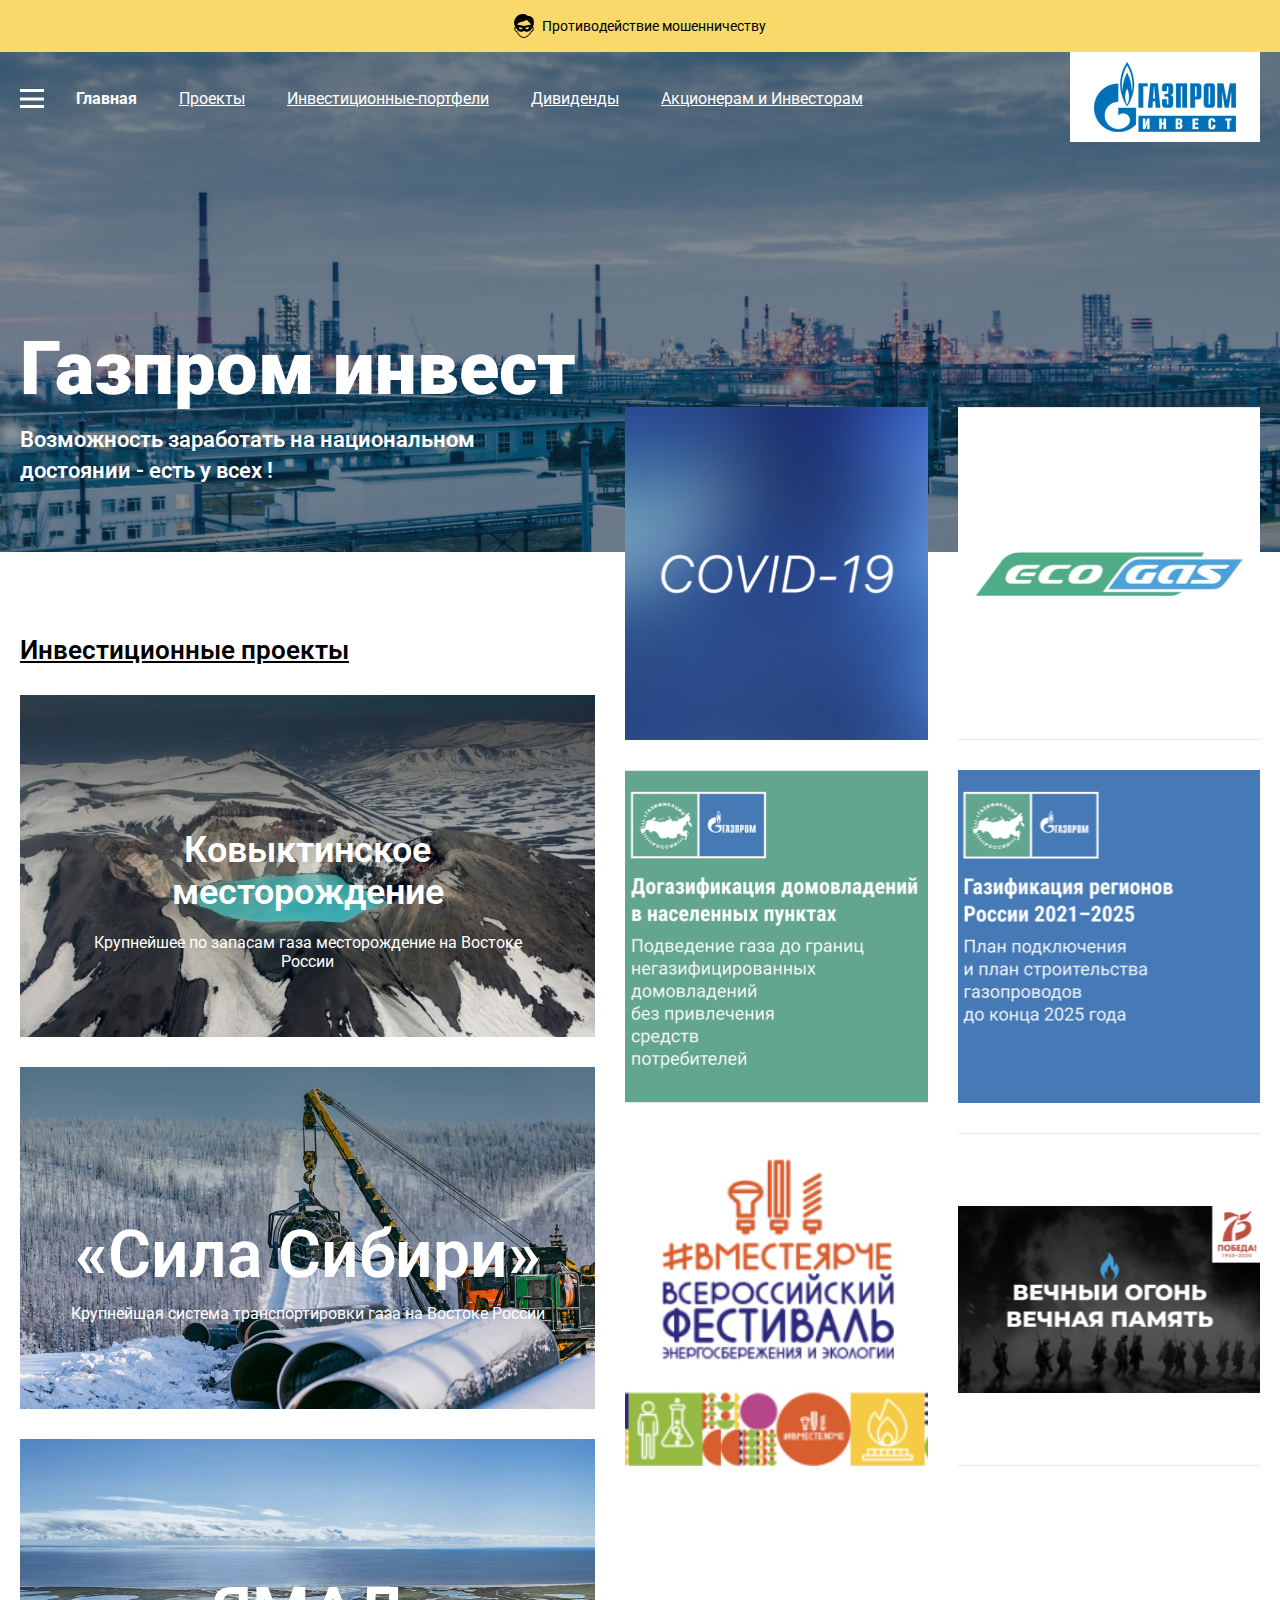
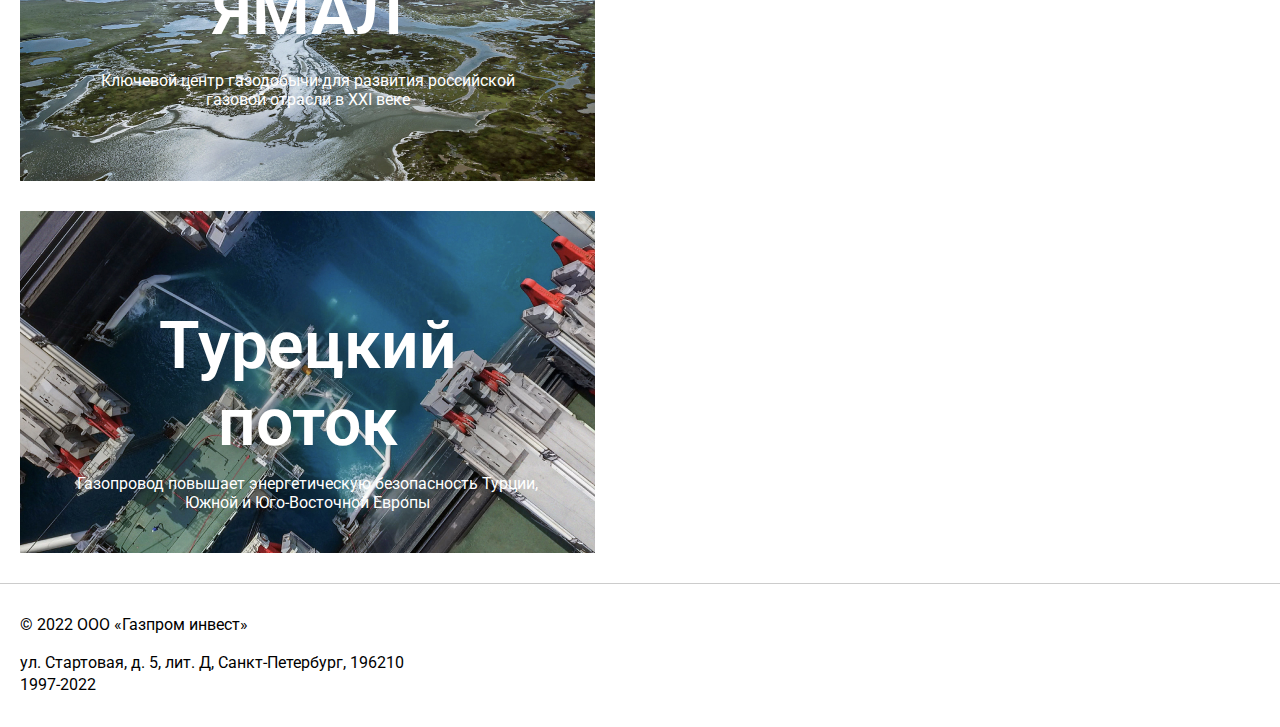
==== index.html @ cee7cc24 "Desktop version" ====
<!doctype html>
<html lang="ru">
<head>
    <meta charset="UTF-8">

    <meta name="viewport"
          content="width=device-width, user-scalable=no, initial-scale=1.0, maximum-scale=1.0, minimum-scale=1.0">
    <meta http-equiv="X-UA-Compatible" content="ie=edge">
    <title>Main</title>

    <link rel="preconnect" href="https://fonts.googleapis.com">
    <link rel="preconnect" href="https://fonts.gstatic.com" crossorigin>
    <link href="https://fonts.googleapis.com/css2?family=Roboto:wght@400;500;700;900&display=swap" rel="stylesheet">

    <link href="css/bootstrap.min.css" rel="stylesheet">
    <link rel="stylesheet" href="css/style.css">
<!--    <link rel="stylesheet" href="css/media.css">-->
</head>

<body>

<div class="warning-message">
    <img src="img/icon/warning-face.svg" alt="" class="warning__img">
    <a href="fraud-warning.html" class="warning__link">Противодействие мошенничеству</a>
</div>

<header class="header header__main">
    <div class="header__wrapper">
        <div class="container header__container ">
            <div class="header__menu">
                <div class="menu__icon">
                    <span></span>
                </div>
                <nav class="menu__body">
                    <ul class="menu__list">
                        <li class="menu__item">
                            <a href="index.html" class="menu__link menu__link--active">Главная</a>
                        </li>
                        <li class="menu__item">
                            <a href="projects.html" class="menu__link">Проекты</a>
                        </li>
                        <li class="menu__item">
                            <a href="cases.html" class="menu__link">Инвестиционные-портфели</a>
                        </li>
                        <li class="menu__item">
                            <a href="dividends.html" class="menu__link">Дивиденды</a>
                        </li>
                        <li class="menu__item">
                            <a href="about-us.html" class="menu__link">Акционерам и Инвесторам</a>
                        </li>
                    </ul>
                </nav>
                <nav class="menu__body-extended">
                    <div class="menu__wrapper">

                        <div class="menu__search">
                            <a href="#" class="menu__search-btn"><img src="img/icon/search.svg" alt=""></a>
                            <input type="text" class="menu__search-text" placeholder="Что ищем?">
                        </div>
                        <div class="menu__buttons">
                            <a href="login.html" class="menu__btn menu__btn-login">Войти</a>
                            <a href="registration.html" class="menu__btn menu__btn-registration">Регистрация</a>
                        </div>
                    </div>
                    <ul class="menu__list">
                        <li class="menu__item">
                            <a href="index.html" class="menu__link">Главная</a>
                            <ul class="menu__sub-list">
                                <li class="menu__sub-item">
                                    <a href="#news" class="menu__sub-link">Новости</a>
                                </li>
                                <li class="menu__sub-item">
                                    <a href="#contacts" class="menu__sub-link">Контакты</a>
                                </li>
                            </ul>
                        </li>
                        <li class="menu__item">
                            <a href="projects.html" class="menu__link">Проекты</a>
                            <ul class="menu__sub-list">
                                <li class="menu__sub-item">
                                    <a href="projects.html#project1" class="menu__sub-link">Турецкий поток</a>
                                </li>
                                <li class="menu__sub-item">
                                    <a href="projects.html#project2" class="menu__sub-link">Северный поток - 2</a>
                                </li>
                                <li class="menu__sub-item">
                                    <a href="projects.html#project3" class="menu__sub-link">Ковыктинское месторождение</a>
                                </li>
                                <li class="menu__sub-item">
                                    <a href="projects.html#project4" class="menu__sub-link">Мегапроект ЯМАЛ</a>
                                </li>
                                <li class="menu__sub-item">
                                    <a href="projects.html#project5" class="menu__sub-link">Сила Сибири</a>
                                </li>
                                <li class="menu__sub-item">
                                    <a href="projects.html#project6" class="menu__sub-link">Заполярное месторождение</a>
                                </li>
                                <li class="menu__sub-item">
                                    <a href="projects.html#project7" class="menu__sub-link">Сахалин — Хабаровск — Владивосток</a>
                                </li>
                                <li class="menu__sub-item">
                                    <a href="projects.html#project8" class="menu__sub-link">Камчатка</a>
                                </li>
                            </ul>
                        </li>
                        <li class="menu__item">
                            <a href="dividends.html" class="menu__link">Дивиденды</a>
                            <ul class="menu__sub-list">
                                <li class="menu__sub-item">
                                    <a href="dividends.html#dividend-policy" class="menu__sub-link">Политика ПАО «Газпром»</a>
                                </li>
                                <li class="menu__sub-item">
                                    <a href="dividends.html#dividend-history" class="menu__sub-link">История дивидендных выплат</a>
                                </li>
                            </ul>
                        </li>
                        <li class="menu__item">
                            <a href="about-us.html" class="menu__link">Акционерам и Инвесторам</a>
                            <ul class="menu__sub-list">
                                <li class="menu__sub-item">
                                    <a href="about-us.html#about-stocks" class="menu__sub-link">Сведения об акциях</a>
                                </li>
                                <li class="menu__sub-item">
                                    <a href="about-us.html#about-history" class="menu__sub-link">История акционерного капитала</a>
                                </li>
                            </ul>
                        </li>
                    </ul>
                </nav>
            </div>
            <a href="index.html" class="header__logo"><img src="img/logo.png" alt="logo"></a>
        </div>
    </div>
</header>

<main class="main-page">
    <div class="container">
        <div class="wrapper">
            <div class="wrapper-project">
                <div class="main-page__project main-page__project--1">
                    <h1 class="main-page__project--1-title">Газпром инвест</h1>
                    <h6 class="main-page__project--1-subtitle">Возможность заработать на национальном достоянии - есть у всех !</h6>
                    <p class="main-page__project--1-text">Инвестиционные проекты</p>
                </div>
                <div class="main-page__project" style="background-image: url(img/project-1.jpg);">
                    <h2 class="title" id="main-page__project--2-title">Ковыктинское месторождение</h2>
                    <p class="text">Крупнейшее по запасам газа месторождение на Востоке России</p>
                </div>
                <div class="main-page__project" style="background-image: url(img/project-2.jpg);">
                    <h2 class="title main-page__project--3-title">«Сила Сибири»</h2>
                    <p class="text">Крупнейшая система транспортировки газа на Востоке России</p>
                </div>
                <div class="main-page__project" style="background-image: url(img/project-3.jpg);">
                    <h2 class="title main-page__project--4-title">ЯМАЛ</h2>
                    <p class="text">Ключевой центр газодобычи для развития российской газовой отрасли в XXI веке</p>
                </div>
                <div class="main-page__project" style="background-image: url(img/project-4.jpg);">
                    <h2 class="title main-page__project--5-title">Турецкий поток</h2>
                    <p class="text">Газопровод повышает энергетическую безопасность Турции, Южной и Юго-Восточной Европы</p>
                </div>
            </div>
            <div class="wrapper-banner">
                <div class="wrapper-inner" id="news">
                    <div class="main-page__banner" style="background-image: url(img/banner-1.jpg);"></div>
                    <div class="main-page__banner" style="background-image: url(img/banner-2.jpg);"></div>
                    <div class="main-page__banner" style="background-image: url(img/banner-3.jpg);"></div>
                    <div class="main-page__banner" style="background-image: url(img/banner-4.jpg);"></div>
                    <div class="main-page__banner" style="background-image: url(img/banner-5.jpg);"></div>
                    <div class="main-page__banner" style="background-image: url(img/banner-6.jpg);"></div>
                </div>
            </div>
        </div>
   </div>
</main>

<footer class="footer" id="contacts">
    <hr class="footer__line">
    <div class="container">
        <div class="footer__wrapper">
            <p class="footer__text">© 2022 ООО «Газпром инвест»</p>
            <p class="footer__text">ул. Стартовая, д. 5, лит. Д, Санкт-Петербург, 196210 1997-2022</p>
        </div>
    </div>
</footer>

<script src="js/main.js"></script>

</body>
</html>
---- css/style.css ----
/*Resetting default styles from "0 to 1"*/
html, body, div, span, object, iframe,
h1, h2, h3, h4, h5, h6, p, blockquote, pre,
abbr, address, cite, code,
del, dfn, em, img, ins, kbd, q, samp,
small, strong, sub, sup, var,
b, i,
dl, dt, dd, ol, ul, li,
fieldset, form, label, legend,
table, caption, tbody, tfoot, thead, tr, th, td,
article, aside, canvas, details, figcaption, figure,
footer, header, hgroup, menu, nav, section, summary,
time, mark, audio, video {
	margin:0;
	padding:0;
	border:0;
	outline:0;
	font-size:100%;
	vertical-align:baseline;
	background:transparent;
}
body {
	line-height:1;
}
article,aside,details,figcaption,figure,
footer,header,hgroup,menu,nav,section {
	display:block;
}
nav ul {
	list-style:none;
}
blockquote, q {
	quotes:none;
}
blockquote:before, blockquote:after,
q:before, q:after {
	content:'';
	content:none;
}
a {
	margin:0;
	padding:0;
	font-size:100%;
	vertical-align:baseline;
	background:transparent;
}
/* change colours to suit your needs */
ins {
	background-color:#ff9;
	color:#000;
	text-decoration:none;
}
/* change colours to suit your needs */
mark {
	background-color:#ff9;
	color:#000;
	font-style:italic;
	font-weight:bold;
}
del {
	text-decoration: line-through;
}
abbr[title], dfn[title] {
	border-bottom:1px dotted;
	cursor:help;
}
table {
	border-collapse:collapse;
	border-spacing:0;
}
/* change border colour to suit your needs */
hr {
	display:block;
	height:1px;
	border:0;
	border-top:1px solid #cccccc;
	margin:1em 0;
	padding:0;
}
input, select {
	vertical-align:middle;
}
body {
	font-family: 'Roboto', sans-serif;
	font-style: normal;
	font-weight: 400;
	color: black;
}
.container {
	max-width: 1342px;
	padding: 0 20px;
	margin: 0 auto;
}
a:hover{
	text-decoration: none;
	color: white;
}
/*~~~~~~~~~~~~~~~~~~~~~~~~~~~~~~~~~~~~~~~~~~~~~~~~~*/
.warning-message{
	display: flex;
	justify-content: center;
	align-items: center;
	padding: 14px 0;
	background: #F9D96A;
}
.warning__link{
	font-size: 14px;
	color: black;
	margin-left: 8px;
}
.warning__link:hover{
	font-size: 16px;
	color: black;
	text-decoration: none;
	transition: all .8s;
}
.warning-message._active{
	display: none;
}
/*~~~~~~~~~~~~~~~~~~~~~~~~~~~~~~~~~~~~~~~~~~~~~~~~~*/
body._lock{
	overflow: hidden;
}
/*for menu*/
.header{
}
.header__main{
	background: url("../img/header-main-bg.jpg") no-repeat center / cover;
	min-height: 500px;
}
.header__projects{
	background: url("../img/header-projects-bg.jpg") no-repeat center / cover;
	min-height: 552px;
}
.header__investments{
	background: url("../img/header-investments-bg.jpg") no-repeat center / cover;
	min-height: 552px;
}

.header__wrapper {
	overflow: auto;
}
.header__container {
	display: flex;
	align-items: center;
	justify-content: space-between;
}
.header__menu{
	display: flex;
	align-items: center;
	width: 100%;
}
.menu__body {
}
.menu__list{
	display: flex;
	align-items: center;
}
.menu__item {
	margin-right: 42px;
}
.menu__item:last-child{
	margin-right: 0;
}
/*~~~~~~~~~~~~~~~~~~~~~~~~~~~~~~~~~~~~~~~~~~~~~~~~~*/
/*for icon*/
.menu__icon {
	display: block;
	position: relative;
	width: 24px;
	height: 19px;
	cursor: pointer;
	margin-right: 32px;
}
.menu__icon span,
.menu__icon::before,
.menu__icon::after {
	position: absolute;
	left: 0;
	width: 24px;
	height: 3px;
	background: #fff;
	transition: all 0.3s ease 0s;
}
.menu__icon::before,
.menu__icon::after {
	content: "";
}
.menu__icon::before {
	top: 0;
}
.menu__icon::after {
	bottom: 0;
}

.menu__icon span {
	top: 50%;
	transform: scale(1) translate(0px, -50%);
}
.menu__icon._active span {
	transform: scale(0) translate(0px, -50%);
}
.menu__icon._active::before {
	top: 50%;
	transform: rotate(-45deg) translate(0px, -50%);
}
.menu__icon._active::after {
	bottom: 50%;
	transform: rotate(45deg) translate(0px, 50%);
}
/*~~~~~~~~~~~~~~~~~~~~~~~~~~~~~~~~~~~~~~~~~~~~~~~~~*/
/*Стили для развёрнутого меню*/
.header._active{
	background: #1B4A9F;
	position: relative;          /*/!/*/
	display: flex;         /*от Адика для фиксации и пролистывания меню*/
}
.header__wrapper._active  {   /*от Адика для фиксации и пролистывания меню*/
	background: #1B4A9F;
	position: fixed;
	top: 0;
	left: 0;
	width: 100%;
	height: 100%;
}
.header._active .header__menu{
	display: block;
	padding: 21px 0;
}
.menu__body._active,
.header__logo._active{
	display: none;
}
.menu__body-extended{
	display: none;
	width: 100%;
	/*min-height: 100vh;*/
	padding: 20px 0;
	transition: left .8s ease 0s;
}
.menu__body._active + .menu__body-extended{
	display: block;
}
.menu__wrapper{
	display: flex;
	justify-content: space-between;
	margin-bottom: 60px;
}
.menu__body-extended .menu__list{
	align-items: start;
}

/*Стили для формы поиска*/
.menu__search{
	display: flex;
	align-items: center;
	color: transparent;
	width: 750px;
	border-bottom: 1px solid white;
}
.menu__search-text{
	margin-left: 15px;
	border: none;
	outline: none;
	background: none;
	padding: 0;
	color: #6081BC;
	font-size: 30px;
	line-height: 35px;
	margin-bottom: 8px;
}
.menu__search-text::placeholder {
	color: #6081BC;
	font-size: 30px;
}
/*Стили для кнопок меню*/
.menu__buttons{
	display: flex;
	align-items: end;
	margin-bottom: -25px;
}
.menu__btn{
	display: inline-block;
	width: 152px;
	border-radius: 40px;
	color: #fff;
	font-size: 18px;
	font-weight: 500;
	padding: 12px 0;
	text-align: center;
	transition: .4s linear;
}
.menu__btn-login{
	background: #4EA2C6;
}
.menu__btn-registration{
	border: 1px solid #fff;
	margin-left: 30px;
}
.menu__btn-login:hover{
	background: #fff;
	color: #4EA2C6;
}
.menu__btn-registration:hover{
	background: #4EA2C6;
	border: none;
}
/*Стили для ссылок развёрнутого меню*/
.menu__body-extended .menu__list{
	display: grid;
	grid-template-columns: repeat(4, 1fr);
}
.menu__body-extended .menu__link{
	display: inline-block;
	font-weight: 600;
	margin-bottom: 20px;
}
.menu__body-extended .menu__sub-link{
	display: inline-block;
	font-size: 14px;
	color: white;
	text-decoration: underline;
	margin-bottom: 20px;
}
.menu__body-extended .menu__sub-link:hover{
	color: #cecece;
}

/*Ссылки меню*/
.menu__link{
	font-size: 16px;
	color: white;
	text-decoration: underline;
}
.menu__link:hover{
	color: #cecece;
}
.menu__link--active{
	font-weight: 700;
	text-decoration: none;
}
/*КАК ПРАВИЛЬНО ЭТО ДЕЛАЕТСЯ ЧЕРЕЗ JS ?*/
/*/ Изменения цвета ссылок для светлых страниц с белым фоном /*/
.menu__icon--light span,
.menu__icon--light::before,
.menu__icon--light::after {
	background: #0070B8 !important;
}
.menu__link--light{
	color: #0070B8;
}
.menu__link--light:hover{
	color: #044772;
	text-decoration: underline;
}
.menu__link--activelight{
	color: #383737;
	text-decoration: none;
}

/*~~~~~~~~~~~~~~~~~~~~~~~~~~~~~~~~~~~~~~~~~~~~~~~~~*/
/*for main part*/
.main-page{
	/*background: #E5E5E5;*/
}
.wrapper{
	display: grid;
	grid-template-columns: 575px auto;
	grid-gap: 30px;
}
.wrapper-project{
	margin-top: -229px;
}
.wrapper-banner{
	margin-top: -145px;
}
.wrapper-inner{
	display: grid;
	grid-template-columns: repeat(2, 1fr);
	grid-gap: 30px;
}
.main-page__project{
	min-height: 342px;
	width: 100%;
	background-repeat: no-repeat;
	background-size: cover;
	background-position: center;
	margin-bottom: 30px;
	color: white;
	text-align: center;
}
.main-page__banner{
	min-height: 333px;
	width: 100%;
	background-repeat: no-repeat;
	background-size: cover;
	background-position: center;
}
.main-page__project--1{
	display: flex;
	flex-direction: column;
	justify-content: space-between;
	text-align: left;
}
.main-page__project--1-title{
	font-size: 74px;
	font-weight: 900;
	line-height: 91px;
	margin-bottom: 10px;
}
.main-page__project--1-subtitle{
	font-size: 22px;
	font-weight: 600;
	line-height: 31px;
	max-width: 515px;
	margin-bottom: auto;             /* REMEMBER! когда align-self не срабатывает*/
}
.main-page__project--1-text{
	font-size: 26px;
	font-weight: 600;
	line-height: 30px;
	color: black;
	text-decoration: underline;
}
.main-page__project .title{
	font-size: 66px;
	font-weight: 600;
	line-height: 77px;
	margin: 0 auto;
}
.main-page__project .text{
	font-size: 16px;
	font-weight: 400;
	line-height: 19px;
	max-width: 477px;
	margin: 0 auto;
}
#main-page__project--2-title{
	font-size: 36px;
	line-height: 42px;
	padding-top: 134px;
	margin-bottom: 20px;
	max-width: 389px;
}

.main-page__project--3-title{
	padding-top: 149px;
	padding-bottom: 11px;
}
.main-page__project--4-title{
	padding-top: 134px;
	padding-bottom: 21px;
}
.main-page__project--5-title{
	padding-top: 96px;
	padding-bottom: 13px;
	max-width: 400px;
}
/*~~~~~~~~~~~~~~~~~~~~~~~~~~~~~~~~~~~~~~~~~~~~~~~~~*/
/*warning-page*/
.warning{
	/*background: #E5E5E5;*/
}
.warning__title{
	margin-top: 27px;
	font-size: 49px;
	line-height: 57px;
	margin-bottom: 30px;
}
.warning__span{
	display: inline-block;
	color: #0070B8;
	font-size: 18px;
	line-height: 21px;
	margin-bottom: 20px;
}
.warning__text{
	font-size: 16px;
	line-height: 26px;
	margin-bottom: 25px;
	max-width: 940px;
}
.warning__text:last-child{
	margin-bottom: 74px;
}
/*~~~~~~~~~~~~~~~~~~~~~~~~~~~~~~~~~~~~~~~~~~~~~~~~~*/
/*for dividends-page*/
.dividends__title{
	margin-top: 27px;
	font-size: 49px;
	line-height: 57px;
	margin-bottom: 40px;
}
.dividends__text{
	font-size: 16px;
	line-height: 26px;
	margin-bottom: 25px;
	max-width: 940px;
}
.dividends__text:last-child{
	margin-bottom: 60px;
}

/*Стили для всех таблиц*/
.table{
	table-layout: fixed;
	max-width: 940px;
}
.table,
.table td{
	border: none;
}
.table th{
	border-bottom: 1px solid #D3D3D3 !important;    /* why bootstrap has the most important style here? */
	border-top: none !important;
}
.table tbody tr:hover{
	background: #F8FBFF;
}
.table td:last-child,
.table th:last-child{
	text-align: right;
}
/*Стили для отдельных таблиц*/
.dividends__table{
	margin-bottom: 60px;
}
.about__table-stocks{
	margin-bottom: 40px;
}
.about__table-exchanges{
	margin-bottom: 60px;
}
/*~~~~~~~~~~~~~~~~~~~~~~~~~~~~~~~~~~~~~~~~~~~~~~~~~*/
/*for about-us page*/
.about-us{
	margin-top: 27px;
}
.about__title{
	font-size: 49px;
	line-height: 57px;
	margin-bottom: 20px;
}
.about__text-italic{
	margin: 20px 0 40px;
	font-size: 19px;
	font-style: italic;
	line-height: 30px;
	max-width: 940px;
}
.about__text-bold{
	font-size: 18px;
	font-weight: 500;
	line-height: 29px;
	margin-bottom: 20px;
}
.about__text{
	font-size: 18px;
	font-weight: 400;
	line-height: 29px;
	max-width: 940px;
	margin-bottom: 25px;
}
.about__title--margin{
	margin-top: 50px;
}
.about__graph{
	margin-bottom: 60px;
}
/*~~~~~~~~~~~~~~~~~~~~~~~~~~~~~~~~~~~~~~~~~~~~~~~~~*/
/*for footer*/
.footer{
	/*background: #E5E5E5;*/
}
.footer__line{
	color: #BEBEBE;
	width: 100%;
	height: 0;
	margin-top: 0;
	margin-bottom: 30px;
}
.footer__wrapper{
	max-width: 400px;
	padding-bottom: 15px;
}
.footer__text{
	font-size: 16px;
	line-height: 22px;
	margin-bottom: 16px;
}
/*~~~~~~~~~~~~~~~~~~~~~~~~~~~~~~~~~~~~~~~~~~~~~~~~~*/
.projects__title{
	margin-top: -161px;
	font-size: 78px;
	font-weight: 900;
	line-height: 91px;
	margin-bottom: 100px;
	color: #fff;
}
.projects__wrapper{
	display: grid;
	grid-template-columns: repeat(3, 1fr);
	margin-bottom: 44px;
}

.project-header{
	grid-column-start: 1;
	grid-column-end: 4;
	min-height: 442px;
	max-width: 1302px;
	background: #1b1e21;
	margin: auto;
	overflow: hidden;
}
.block-header {
	display: flex;
	width: 100%;
	height: 442px;
	transition: all 0.3s ease 0s;
}
.block__item-header {
	flex: 0 0 100%;
	border-radius: 1px;
	padding: 20px;
	color: #fff;
}
@media (min-width: 1342px) {
	.block__item-header {
		flex: 0 0 1302px;
	}
}

.project-item {
	min-height: 350px;
	max-width: 434px;
	margin: auto;
	overflow: hidden;
}
.block {
	display: flex;
	width: 100%;
	height: 350px;
	transition: all 0.3s ease 0s;
}
.block__item {
	flex: 0 0 100%;
	border-radius: 1px;
	padding: 20px;
	color: #fff;
}
@media (min-width: 1342px) {
	.block__item{
		flex: 0 0 434px;
	}
}

.block:hover,
.block-header:hover {
	transition: all 0.3s ease 0s;
	transform: translateX(-100%);
}
/*Отдельно стилизуем переднюю и заднюю часть блока*/
.front {
	background-repeat: no-repeat;
	background-size: cover;
	background-position: center;
}

.front__img{
	display: block;
	margin: 0 auto;
}
.front__title {
	font-size: 36px;
	font-weight: 600;
	line-height: 42px;
	text-align: center;
	margin: 0 auto;
}
.front__title--big{
	font-size: 66px;
	line-height: 77px;
}
.front__subtitle {
	padding: 0 10px 0;
	font-size: 16px;
	font-weight: 400;
	line-height: 19px;
	text-align: center;
}

.back {
	background-color: #1B4A9F;
}
.back--header {
	text-align: center;
	display: flex;
	flex-direction: column;
	justify-content: center;
}
.back__title {
	margin-bottom: 10px;
	font-size: 22px;
	font-weight: 700;
	line-height: 31px;
}
.back__title--header {
	margin-bottom: 20px;
}
.back__text{
	font-size: 12px;
	font-weight: 400;
	line-height: 22px;
	margin-bottom: 22px;
}
.back__text:last-child{
	margin-bottom: 0;
}
.back__list{
	margin-left: 25px;
}
/*Отступы в каждом отдельном блоке*/
.front__img--1{
	padding-top: 89px;
	margin-bottom: 27px;
}
.front__title--1{
	margin-bottom: 13px;
	max-width: 450px;
}
.front__img--2{
	padding-top: 68px;
	margin-bottom: 25px;
}
.front__title--2{
	margin-bottom: 25px;
}
.front__img--3{
	padding-top: 53px;
	margin-bottom: 22px;
}
.front__title--3{
	margin-bottom: 20px;
}
.front__img--4{
	padding-top: 60px;
	margin-bottom: 24px;
}
.front__title--4{
	margin-bottom: 21px;
}
.front__img--5{
	padding-top: 69px;
	margin-bottom: 27px;
}
.front__title--5{
	margin-bottom: 11px;
}
.front__img--6{
	padding-top: 47px;
	margin-bottom: 16px;
}
.front__title--6{
	margin-bottom: 20px;
}
.front__img--7{
	padding-top: 57px;
	margin-bottom: 27px;
}
.front__title--7{
	margin-bottom: 20px;
}
.front__img--8{
	padding-top: 52px;
	margin-bottom: 22px;
}
.front__title--8{
	margin-bottom: 21px;
}
/*~~~~~~~~~~~~~~~~~~~~~~~~~~~~~~~~~~~~~~~~~~~~~~~~~*/
/*for forms*/
.forms{
	background: url("../img/form-bg.jpg") no-repeat top center / cover;
	min-height: 100vh;
}
.form{
	margin-top: 30px;
	margin-bottom: 134px;
}
.form__wrapper {
	padding: 30px 30px 40px;
	background: #fff;
	border: 1px solid #E8E8E8;
	max-width: 514px;
}
.form__content{
	display: flex;
	flex-direction: column;
	justify-content: end;
	color: #fff;
}
.form__content-img{
	width: fit-content;
}
.form__content-title{
	margin: 40px 0 10px;
	font-size: 78px;
	font-weight: 900;
	line-height: 91px;
}
.form__content-subtitle{
	font-size: 22px;
	font-weight: 600;
	line-height: 31px;
	max-width: 515px;
}

.form__header{
	display: flex;
	justify-content: space-between;
	align-items: center;
	margin-bottom: 20px;
}
.form__title{
	font-size: 30px;
	line-height: 35px;
}
.form_link{
	font-size: 14px;
	line-height: 16px;
	text-decoration-line: underline;
	color: #1B4A9F;
}
.form__link:hover{
	color: #04183f;
}
/*Стили для формы ввода*/
.form__form{
	display: flex;
	flex-wrap: wrap;
	justify-content: space-between;
}
.form__label {
	font-weight: 500;
	font-size: 12px;
	line-height: 14px;
	margin-bottom: 14px;
}
.form__label-login {
	width: 100%;
}
.form__label-registration {
	width: 48%;
}
.form__input {
	margin-top: 8px;
	border: 1px solid #000000;
	border-radius: 2px;
	padding: 15px;
	font-size: 14px;
	line-height: 14px;
}
.form__input::placeholder {
	color: #88959F;
	font-size: 14px;
	line-height: 14px;
}
.form__btn{
	padding: 10px;
	background: #1B4A9F;
	border-radius: 1px;
	border: none;
	cursor: pointer;
	width: 100%;
	color: #fff;
	font-weight: 500;
	font-size: 18px;
	line-height: 21px;
	transition: .2s linear;
}
.form__btn:hover{
	background: #0a2559;
}
.form__bottom-text{
	font-style: italic;
	font-size: 11px;
	line-height: 18px;
	color: #778691;
	margin-bottom: 15px;
}
/*~~~~~~~~~~~~~~~~~~~~~~~~~~~~~~~~~~~~~~~~~~~~~~~~~~~~~~~~~~~*/
.investments__wrapper {
	display: grid;
	grid-template-columns: repeat(2, minmax(240px, 1fr));         /* !!!!!!!!!!!!!! */
	grid-template-areas:
        "hd sd"
        "main sd";
	grid-gap: 90px;
	margin-top: -229px;
}
.investments__title {
	grid-area: hd;
}
.investments__content {
	grid-area: main;
	margin-bottom: 40px;
}
.investments__tables {
	grid-area: sd;
}

.investments__title{
	font-size: 78px;
	font-weight: 900;
	line-height: 91px;
	color: white;
	margin-bottom: 87px;
}
.investments__subtitle{
	font-size: 49px;
	font-weight: 600;
	line-height: 57px;
	margin-bottom: 40px;
}
.investments__text-bold{
	font-size: 18px;
	font-weight: 500;
	line-height: 29px;
	margin-bottom: 20px;
}
.investments__text-bold span{
	color: #1B4A9F;
}
.investments__text{
	font-size: 16px;
	line-height: 26px;
	margin-bottom: 25px;
}
.investments__list{
	background: #1B4A9F;
	padding: 25px 25px 25px 40px;
	display: flex;
	flex-wrap: wrap;
	justify-content: space-between;
	margin-bottom: 40px;
}
.investments__item{
	font-size: 16px;
	font-weight: 700;
	line-height: 32px;
	color: white;
	margin-bottom: 8px;
	min-width: 270px;
}
.investments__item:last-child{
	margin-bottom: 0;
}

.investments__table-wrapper{
	padding: 0 10px;
	margin-bottom: 30px;
	border-radius: 4px;
	background: #FDFDFD;
	filter: drop-shadow(0px 5px 10px rgba(0, 0, 0, 0.1));
}
.investments__table{
	table-layout: auto;
}
.investments__table tbody td {
	padding: 15px;
}
.investments__table tbody tr{
	font-size: 14px;
	line-height: 14px;
}
.investments__table td:nth-child(1) span{
	font-weight: 600;
}
.investments__table td:nth-child(2){
	color: #71808B;
	font-weight: 600;
	text-align: right;
}
.investments__table td:nth-child(3) span{
	color: #63A68F;
	font-weight: 500;
}
/*Стили для заголовка таблицы*/
.investments__table th {
	padding: 14px 10px;
}
.investments__table th:nth-child(1){
	color: #1B4A9F;
	font-size: 22px;
	font-weight: 500;
	line-height: 26px;
	text-decoration: underline;
}
.investments__table th:nth-child(3){
	font-size: 10px;
	line-height: 12px;
	font-weight: 500;
}
.investments__table th:nth-child(3) span{
	font-size: 18px;
	line-height: 21px;
}
.investments__table th:nth-child(3) p{
	margin-bottom: 5px;
}
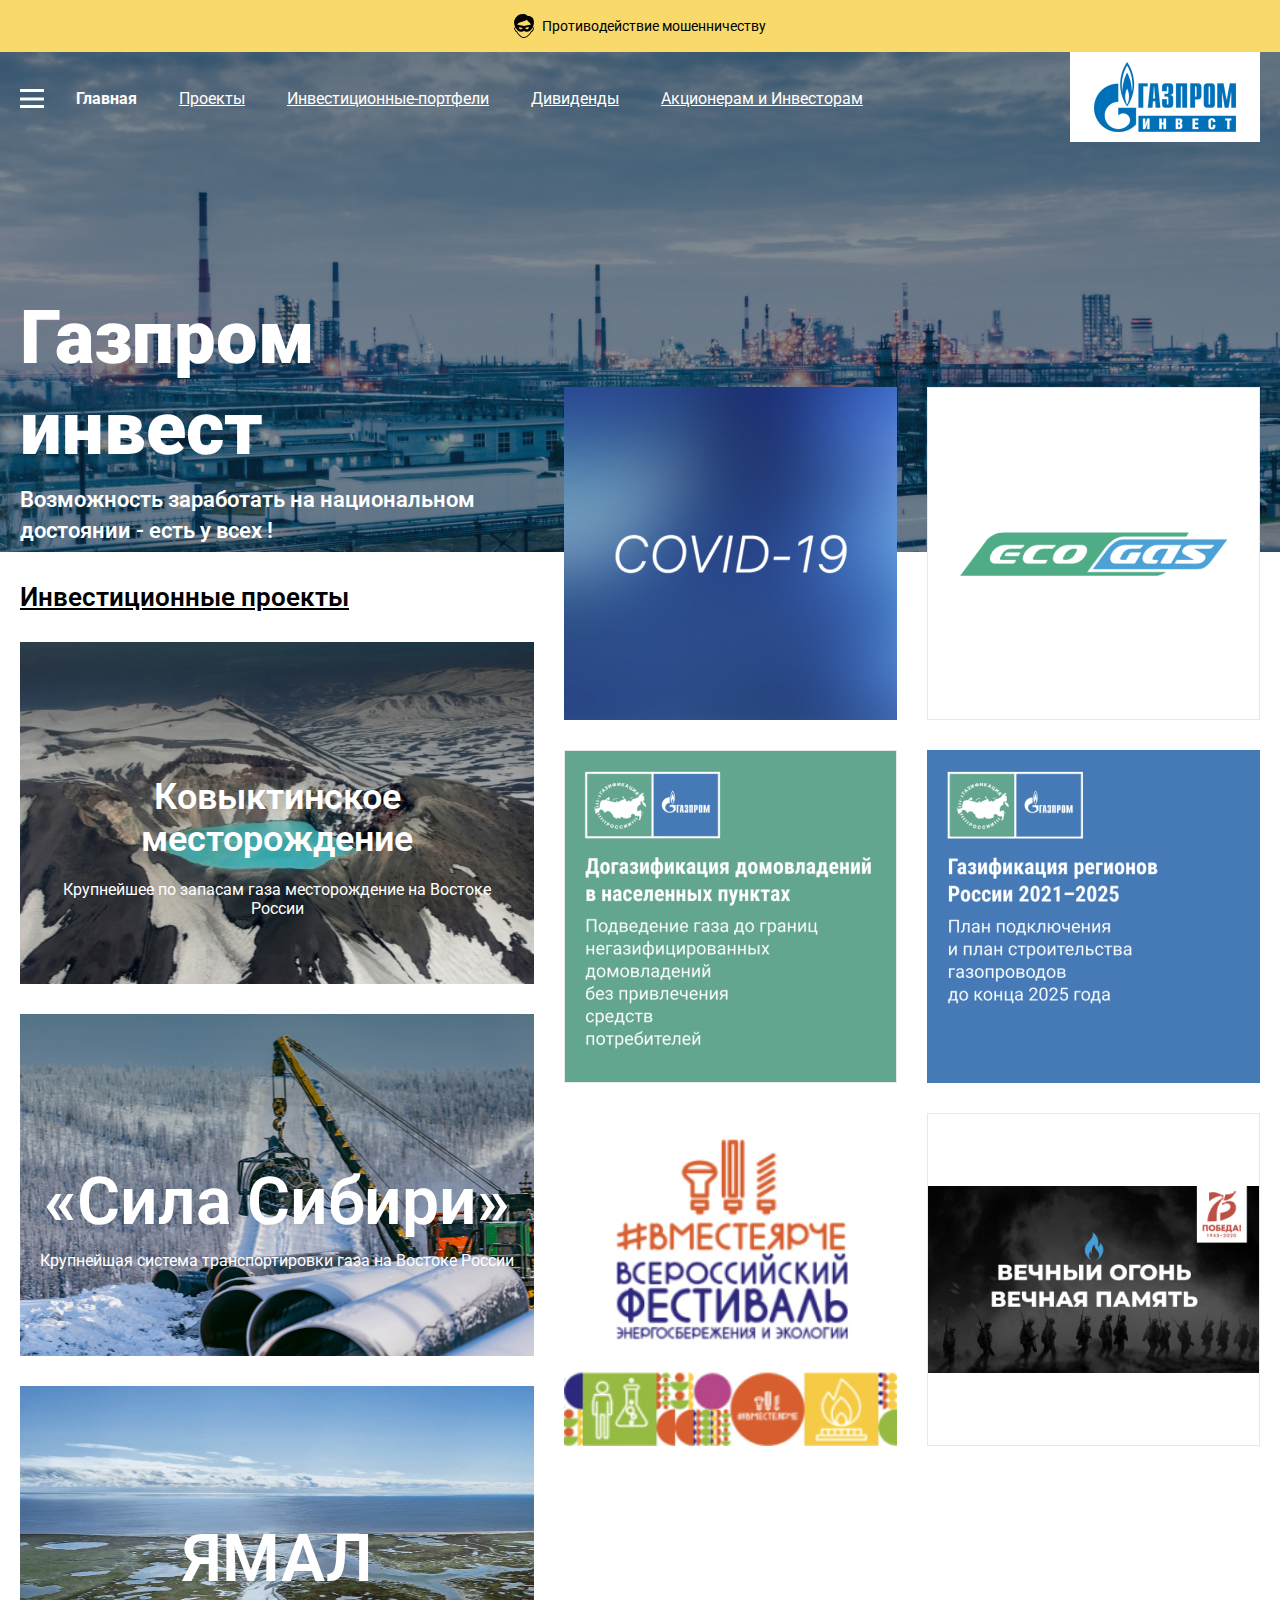
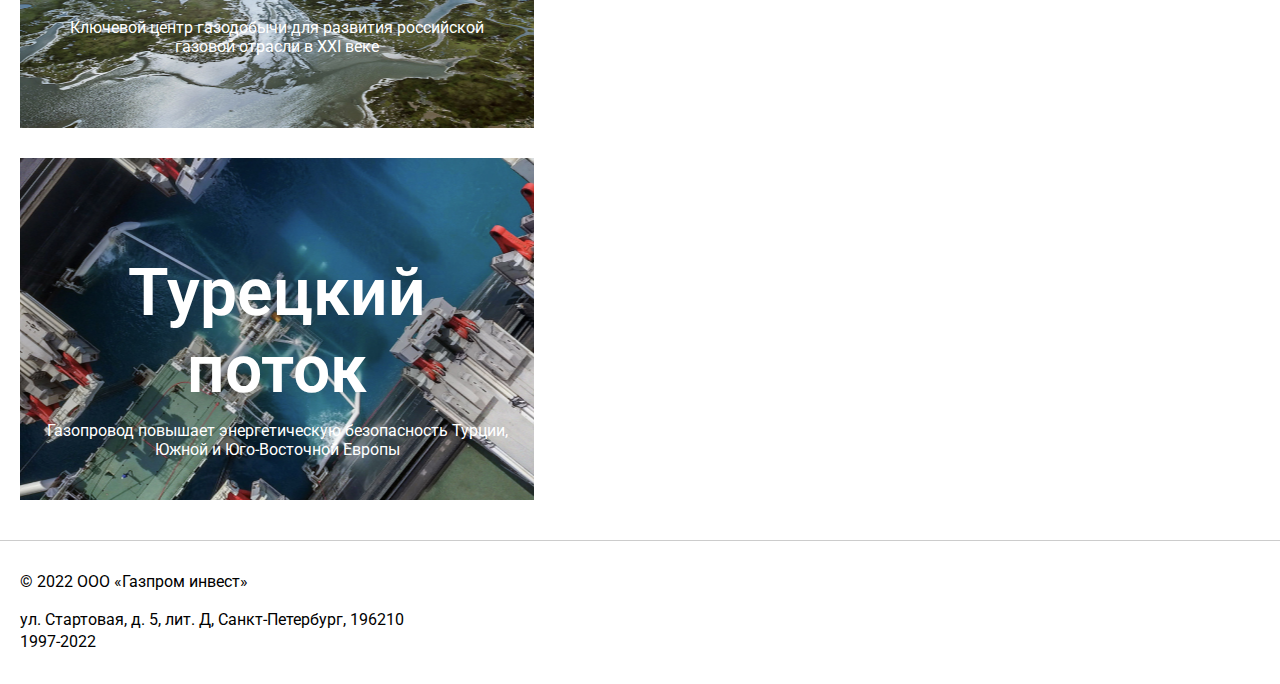
==== commit 4f332d94: "Mobile version" ====
--- a/index.html
+++ b/index.html
@@ -14,7 +14,7 @@
 
     <link href="css/bootstrap.min.css" rel="stylesheet">
     <link rel="stylesheet" href="css/style.css">
-<!--    <link rel="stylesheet" href="css/media.css">-->
+    <link rel="stylesheet" href="css/media.css">
 </head>
 
 <body>
@@ -136,12 +136,12 @@
 <main class="main-page">
     <div class="container">
         <div class="wrapper">
+            <div class="wrapper-title">
+                <h1 class="main-page__title">Газпром инвест</h1>
+                <h6 class="main-page__subtitle">Возможность заработать на национальном достоянии - есть у всех !</h6>
+            </div>
             <div class="wrapper-project">
-                <div class="main-page__project main-page__project--1">
-                    <h1 class="main-page__project--1-title">Газпром инвест</h1>
-                    <h6 class="main-page__project--1-subtitle">Возможность заработать на национальном достоянии - есть у всех !</h6>
-                    <p class="main-page__project--1-text">Инвестиционные проекты</p>
-                </div>
+                <h6 class="main-page__project-title">Инвестиционные проекты</h6>
                 <div class="main-page__project" style="background-image: url(img/project-1.jpg);">
                     <h2 class="title" id="main-page__project--2-title">Ковыктинское месторождение</h2>
                     <p class="text">Крупнейшее по запасам газа месторождение на Востоке России</p>
--- a/css/style.css
+++ b/css/style.css
@@ -135,6 +135,7 @@
 .header__investments{
 	background: url("../img/header-investments-bg.jpg") no-repeat center / cover;
 	min-height: 552px;
+	z-index: 1;
 }
 
 .header__wrapper {
@@ -158,9 +159,6 @@
 }
 .menu__item {
 	margin-right: 42px;
-}
-.menu__item:last-child{
-	margin-right: 0;
 }
 /*~~~~~~~~~~~~~~~~~~~~~~~~~~~~~~~~~~~~~~~~~~~~~~~~~*/
 /*for icon*/
@@ -244,6 +242,7 @@
 .menu__wrapper{
 	display: flex;
 	justify-content: space-between;
+	flex-wrap: wrap;
 	margin-bottom: 60px;
 }
 .menu__body-extended .menu__list{
@@ -255,7 +254,7 @@
 	display: flex;
 	align-items: center;
 	color: transparent;
-	width: 750px;
+	width: 55%;
 	border-bottom: 1px solid white;
 }
 .menu__search-text{
@@ -277,6 +276,7 @@
 .menu__buttons{
 	display: flex;
 	align-items: end;
+	flex-wrap: wrap;
 	margin-bottom: -25px;
 }
 .menu__btn{
@@ -360,19 +360,39 @@
 
 /*~~~~~~~~~~~~~~~~~~~~~~~~~~~~~~~~~~~~~~~~~~~~~~~~~*/
 /*for main part*/
-.main-page{
-	/*background: #E5E5E5;*/
-}
 .wrapper{
 	display: grid;
-	grid-template-columns: 575px auto;
+	grid-template-columns: auto 696px;
+	grid-template-areas:
+	        "hd sd"
+	        "main sd";
 	grid-gap: 30px;
+	padding-bottom: 40px;
+}
+.wrapper-title {
+	grid-area: hd;
+	margin-top: -229px;
 }
 .wrapper-project{
-	margin-top: -229px;
-}
-.wrapper-banner{
+	grid-area: main;
+}
+.wrapper-banner {
+	grid-area: sd;
 	margin-top: -145px;
+}
+.main-page__title{
+	font-size: 74px;
+	font-weight: 900;
+	line-height: 91px;
+	color: #fff;
+	margin-bottom: 10px;
+}
+.main-page__subtitle{
+	font-size: 22px;
+	font-weight: 600;
+	line-height: 31px;
+	max-width: 515px;
+	color: #fff;
 }
 .wrapper-inner{
 	display: grid;
@@ -389,38 +409,23 @@
 	color: white;
 	text-align: center;
 }
+.main-page__project:last-child{
+	margin-bottom: 0;
+}
 .main-page__banner{
 	min-height: 333px;
-	width: 100%;
+	max-width: 333px;
 	background-repeat: no-repeat;
 	background-size: cover;
 	background-position: center;
 }
-.main-page__project--1{
-	display: flex;
-	flex-direction: column;
-	justify-content: space-between;
-	text-align: left;
-}
-.main-page__project--1-title{
-	font-size: 74px;
-	font-weight: 900;
-	line-height: 91px;
-	margin-bottom: 10px;
-}
-.main-page__project--1-subtitle{
-	font-size: 22px;
-	font-weight: 600;
-	line-height: 31px;
-	max-width: 515px;
-	margin-bottom: auto;             /* REMEMBER! когда align-self не срабатывает*/
-}
-.main-page__project--1-text{
+.main-page__project-title{
 	font-size: 26px;
 	font-weight: 600;
 	line-height: 30px;
 	color: black;
 	text-decoration: underline;
+	margin-bottom: 30px;
 }
 .main-page__project .title{
 	font-size: 66px;
@@ -442,7 +447,6 @@
 	margin-bottom: 20px;
 	max-width: 389px;
 }
-
 .main-page__project--3-title{
 	padding-top: 149px;
 	padding-bottom: 11px;
@@ -556,7 +560,6 @@
 }
 .about__text{
 	font-size: 18px;
-	font-weight: 400;
 	line-height: 29px;
 	max-width: 940px;
 	margin-bottom: 25px;
@@ -566,6 +569,8 @@
 }
 .about__graph{
 	margin-bottom: 60px;
+	width: 100%;
+	max-width: 940px;
 }
 /*~~~~~~~~~~~~~~~~~~~~~~~~~~~~~~~~~~~~~~~~~~~~~~~~~*/
 /*for footer*/
@@ -601,12 +606,13 @@
 	display: grid;
 	grid-template-columns: repeat(3, 1fr);
 	margin-bottom: 44px;
+	overflow: hidden;
 }
 
 .project-header{
 	grid-column-start: 1;
 	grid-column-end: 4;
-	min-height: 442px;
+	/*min-height: 442px;*/
 	max-width: 1302px;
 	background: #1b1e21;
 	margin: auto;
@@ -898,9 +904,6 @@
 	grid-gap: 90px;
 	margin-top: -229px;
 }
-.investments__title {
-	grid-area: hd;
-}
 .investments__content {
 	grid-area: main;
 	margin-bottom: 40px;
@@ -908,8 +911,8 @@
 .investments__tables {
 	grid-area: sd;
 }
-
 .investments__title{
+	grid-area: hd;
 	font-size: 78px;
 	font-weight: 900;
 	line-height: 91px;
@@ -943,6 +946,7 @@
 	flex-wrap: wrap;
 	justify-content: space-between;
 	margin-bottom: 40px;
+	width: 100%;
 }
 .investments__item{
 	font-size: 16px;
@@ -965,6 +969,7 @@
 }
 .investments__table{
 	table-layout: auto;
+	z-index: 0;
 }
 .investments__table tbody td {
 	padding: 15px;
@@ -1007,6 +1012,4 @@
 }
 .investments__table th:nth-child(3) p{
 	margin-bottom: 5px;
-}
-
-
+}--- a/css/media.css
+++ b/css/media.css
@@ -0,0 +1,351 @@
+/*for menu & footer*/
+@media (max-width: 1200px) {
+    .menu__body .menu__item {
+        margin-right: 37px;
+        text-align: center;
+    }
+}
+@media (max-width: 1024px) {
+    .menu__body .menu__link{
+        font-size: 14px;
+    }
+    .menu__search{
+        width: 50%;
+    }
+}
+@media (max-width: 869px) {
+    .menu__body{
+        display: none;
+    }
+    .menu__body-extended .menu__list {
+        grid-template-columns: repeat(2, 1fr);
+    }
+    .header._active .header__menu {
+        padding-bottom: 10px;
+    }
+    .menu__search{
+        width: 45%;
+    }
+    .menu__body-extended .menu__item:nth-child(2){
+        margin-bottom: 25px;
+    }
+    .header__logo{
+        margin-right: -20px;
+    }
+}
+@media (max-width: 768px) {
+    .menu__search{
+        width: 40%;
+    }
+    .menu__search-text {
+        font-size: 20px;
+        line-height: 30px;
+    }
+}
+@media (max-width: 725px){
+    .menu__search,
+    .menu__btn,
+    .menu__buttons {
+        width: 100%;
+    }
+    .menu__search{
+        margin-bottom: 40px;
+    }
+    .menu__btn-login {
+        margin-bottom: 25px;
+    }
+    .menu__btn-registration {
+        margin-left: 0;
+        margin-bottom: 10px;
+    }
+}
+@media (max-width: 576px) {
+    .menu__body-extended .menu__list {
+        grid-template-columns: repeat(1, 1fr);
+    }
+
+    .menu__body-extended .menu__item:not(:last-child) {
+        margin-bottom: 25px;
+    }
+
+    .footer__text {
+        font-size: 14px;
+        line-height: 20px;
+    }
+}
+/*~~~~~~~~~~~~~~~~~~~~~~~~~~~~~~~~~~~~~~~~~~~~~~~~~~~~~~~~~~~~~~~*/
+/*for projects page*/
+@media (max-width: 992px) {
+    .projects__wrapper{
+        display: block;
+    }
+    .header__projects{
+        min-height: 500px;
+    }
+    .projects__title {
+        margin-top: -250px;
+        font-size: 60px;
+        line-height: 70px;
+        margin-bottom: 95px;
+    }
+    .project-item{
+        max-width: 100%;
+    }
+    .project-header {
+        height: 350px;
+    }
+    .block-header {
+        height: 100%;
+    }
+    .front__title--big{
+        font-size: 36px;
+        line-height: 42px;
+    }
+}
+@media (max-width: 576px) {
+    .header__projects{
+        min-height: 500px;
+    }
+    .projects__title {
+        margin-top: -280px;
+        font-size: 56px;
+        line-height: 66px;
+        margin-bottom: 88px;
+    }
+}
+@media (max-width: 430px) {
+    .front__subtitle {
+        font-size: 14px;
+        line-height: 16px;
+    }
+    .back__title{
+        font-size: 16px;
+    }
+    .back__text {
+        font-size: 11px;
+        line-height: 20px;
+        margin-bottom: 10px;
+    }
+    .front__img--7 {
+        padding-top: 30px;
+        margin-bottom: 23px;
+    }
+}
+/*~~~~~~~~~~~~~~~~~~~~~~~~~~~~~~~~~~~~~~~~~~~~~~~~~~~~~~~~~~~~~~~*/
+/*for main page*/
+@media (max-width: 1320px) {
+    .wrapper-title {
+        margin-top: -260px;
+    }
+    .wrapper-banner {
+        margin-top: -165px;
+    }
+}
+@media (max-width: 1200px) {
+    .wrapper {
+        grid-template-columns: repeat(1, 1fr);
+        grid-gap: 0;
+        grid-template-areas:
+            "hd"
+	        "sd"
+            "main";
+    }
+    .wrapper-banner{
+        margin-top: -40px;
+    }
+    .main-page__project-title{
+        margin-top: 30px;
+        text-align: center;
+    }
+}
+@media (max-width: 768px) {
+    .wrapper-banner{
+        margin-top: -66px;
+    }
+    .wrapper-inner{
+        display: block;
+    }
+    .main-page__banner{
+        margin: 0 auto 20px;
+    }
+    .main-page__banner:last-child{
+        margin-bottom: 0;
+    }
+    .main-page__project{
+        margin-bottom: 20px;
+    }
+}
+@media (max-width: 576px) {
+    .wrapper-title {
+        margin-top: -335px;
+    }
+    .main-page__project .title{
+        font-size: 36px;
+        line-height: 42px;
+    }
+    .main-page__project .text{
+        font-size: 14px;
+        line-height: 16px;
+    }
+    .main-page__title{
+        font-size: 68px;
+        line-height: 75px;
+    }
+    .main-page__subtitle{
+        font-size: 16px;
+        line-height: 28px;
+    }
+}
+@media (max-width: 380px) {
+    .main-page__banner{
+        min-height: 300px;
+    }
+}
+/*~~~~~~~~~~~~~~~~~~~~~~~~~~~~~~~~~~~~~~~~~~~~~~~~~~~~~~~~~~~~~~~*/
+/*for investments-page*/
+@media (max-width: 1300px) {
+    .investments__title{
+        font-size: 60px;
+        line-height: 72px;
+    }
+}
+@media (max-width: 992px) {
+    .investments__title{
+        margin-bottom: 65px;
+    }
+    .investments__wrapper {
+        grid-template-columns: repeat(1, 1fr);
+        grid-template-areas:
+        "hd"
+        "sd"
+        "main";
+        grid-gap: 0;
+    }
+    .investments__subtitle{
+        font-size: 40px;
+        line-height: 52px;
+        margin-bottom: 30px;
+    }
+}
+@media (max-width: 430px) {
+    .investments__wrapper{
+        margin-top: -274px;
+    }
+    .investments__title {
+        font-size: 36px;
+        line-height: 40px;
+    }
+    .investments__subtitle{
+        font-size: 29px;
+        line-height: 34px;
+    }
+
+    .investments__table tbody tr {
+        font-size: 12px;
+        line-height: 12px;
+    }
+    .investments__table th:nth-child(1) {
+        font-size: 16px;
+        line-height: 22px;
+    }
+    .investments__table th:nth-child(3) span {
+        font-size: 16px;
+        line-height: 22px;
+    }
+    .investments__table th {
+         padding: 14px 0;
+    }
+    .investments__table tbody td {
+        padding: 12px 0;
+    }
+}
+/*~~~~~~~~~~~~~~~~~~~~~~~~~~~~~~~~~~~~~~~~~~~~~~~~~~~~~~~~~~~~~~~*/
+@media (max-width: 430px) {
+    .dividends__title {
+        margin-top: 20px;
+        font-size: 36px;
+        line-height: 45px;
+        margin-bottom: 20px;
+    }
+    .dividends__text {
+        font-size: 14px;
+        line-height: 25px;
+        margin-bottom: 20px;
+    }
+    .dividends__table th {
+        font-size: 14px;
+        line-height: 20px;
+    }
+    .dividends__table tbody tr {
+        font-size: 12px;
+        line-height: 16px;
+    }
+}
+/*~~~~~~~~~~~~~~~~~~~~~~~~~~~~~~~~~~~~~~~~~~~~~~~~~~~~~~~~~~~~~~~*/
+@media (max-width: 430px) {
+    .about__title {
+        font-size: 36px;
+        line-height: 45px;
+        margin-bottom: 20px;
+    }
+    .about__title--margin {
+        margin-top: 20px;
+    }
+    .about__text-italic {
+        margin: 20px 0 30px;
+        font-size: 16px;
+        line-height: 25px;
+    }
+    .about__text {
+        font-size: 14px;
+        line-height: 25px;
+        margin-bottom: 20px;
+    }
+}
+/*~~~~~~~~~~~~~~~~~~~~~~~~~~~~~~~~~~~~~~~~~~~~~~~~~~~~~~~~~~~~~~~*/
+@media (max-width: 430px) {
+    .warning__title {
+        margin-top: 25px;
+        font-size: 34px;
+        line-height: 45px;
+        margin-bottom: 25px;
+    }
+    .warning__span {
+        font-size: 16px;
+    }
+    .warning__text {
+        font-size: 14px;
+        line-height: 25px;
+        margin-bottom: 20px;
+    }
+    .warning__text:last-child {
+        margin-bottom: 30px;
+    }
+}
+/*~~~~~~~~~~~~~~~~~~~~~~~~~~~~~~~~~~~~~~~~~~~~~~~~~~~~~~~~~~~~~~~*/
+/*for login/registration*/
+@media (max-width: 1140px) {
+    .form__wrapper {
+        order: 2;
+    }
+    .form__content {
+        order: 1;
+    }
+    .form__content-subtitle {
+        margin-bottom: 35px;
+    }
+}
+@media (max-width: 430px) {
+    .form__content-title {
+        margin: 40px 0 10px;
+        font-size: 58px;
+        line-height: 75px;
+    }
+    .form__content-subtitle {
+        font-size: 18px;
+        line-height: 25px;
+    }
+    .form__label-registration {
+        width: 100%;
+    }
+}